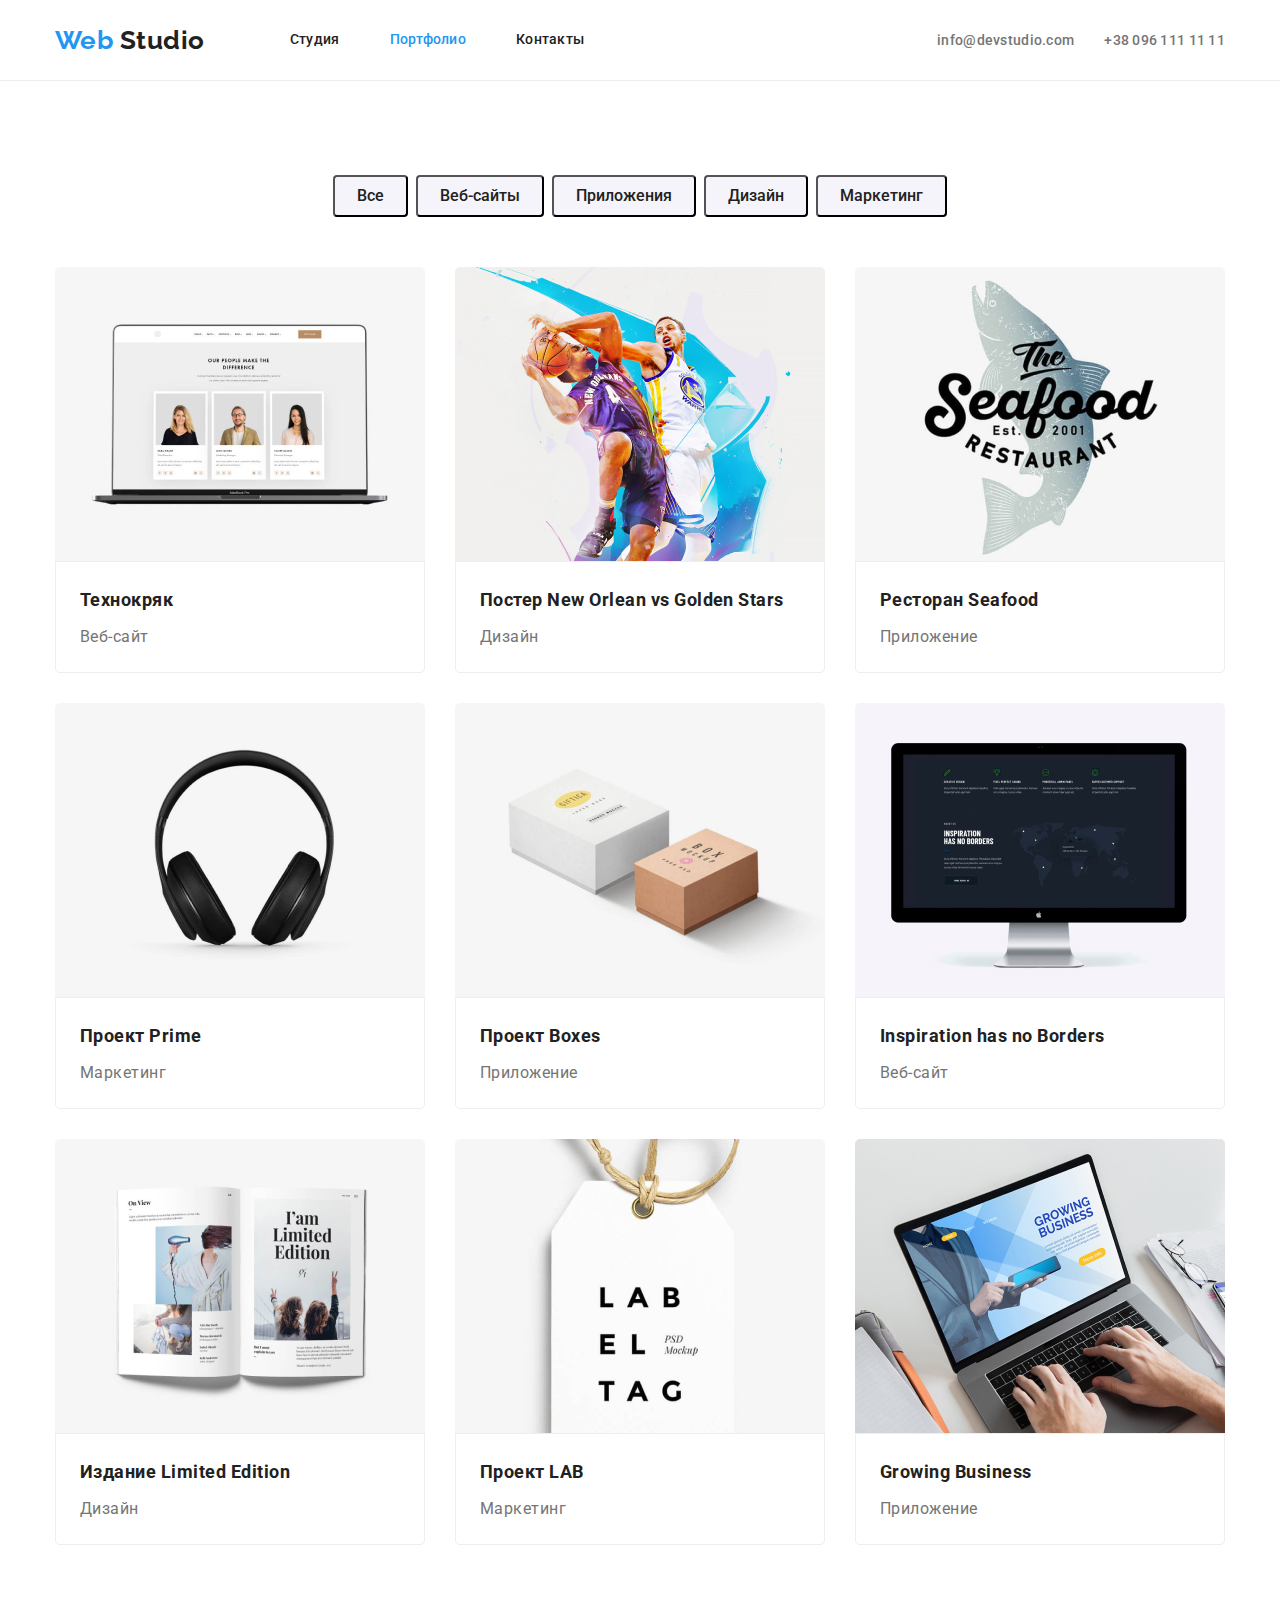
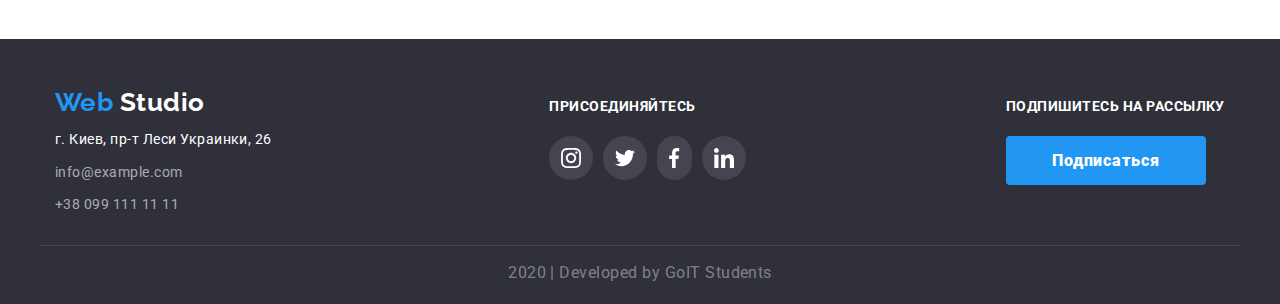
==== portfolio.html @ c34c9f53 "скопировал репозиторий" ====
<!DOCTYPE html>
<html lang="ru">
  <head>
    <meta charset="UTF-8" />
    <meta name="viewport" content="width=device-width, initial-scale=1.0" />
    <title>Document</title>
    <link
      href="https://fonts.googleapis.com/css2?family=Raleway:wght@700&family=Roboto:wght@400;500;700;900&display=swap"
      rel="stylesheet"
    />
    <link
      rel="stylesheet"
      href="https://cdnjs.cloudflare.com/ajax/libs/modern-normalize/0.6.0/modern-normalize.min.css"
    />
    <link rel="stylesheet" href="./css/styles.css" />
  </head>

  <body>
    <!-- шапка сайта -->
    <header class="page-header list">
      <div class="conteyner">
        <nav class="header-nav">
          <!-- логотип ссылка -->
          <a href="./index.html" class="logo link">
            Web<span class="logo-studio"> Studio</span>
          </a>
          <!-- навигация по сайту-ссылки -->
          <ul class="site-nav list">
            <li class="item">
              <a href="./index.html" class="link">Студия</a>
            </li>
            <li class="item">
              <a href="./portfolio.html" class="link carrent">Портфолио</a>
            </li>
            <li class="item"><a href="" class="link">Контакты</a></li>
          </ul>
        </nav>

        <!-- контакты-ссылки -->
        <ul class="auth-nav list">
          <li class="item">
            <a href="mailto:info@devstudio.com" class="link">
              <!-- <img src="./image/icon_mail.svg" alt="mail" /> -->
              info@devstudio.com
            </a>
          </li>
          <li class="item">
            <a href="tel:+380961111111" class="link">
              <!-- <img src="./image/icon_phone.svg" alt="telephone" /> -->
              +38 096 111 11 11</a
            >
          </li>
        </ul>
      </div>
    </header>

    <main>
      <section class="card section">
        <!-- <h1>наши работы</h1> -->
        <ul class="tabls list">
          <li><button type="button" class="knopka">Все</button></li>
          <li><button type="button" class="knopka">Веб-сайты</button></li>
          <li><button type="button" class="knopka">Приложения</button></li>
          <li><button type="button" class="knopka">Дизайн</button></li>
          <li><button type="button" class="knopka">Маркетинг</button></li>
        </ul>
        <ul class="works list">
          <!-- Технокряк -->
          <li class="flex-element">
            <a href="" class="link">
              <img
                src="./image/portfolio/Технокряк.jpg"
                alt="Технокряк"
                width="370"
                height="294"
              />
              <div class="card-content">
                <h2 class="card-title">Технокряк</h2>
                <p class="card-work">Веб-сайт</p>
                <!-- <p class="card-text">
                                Технокряк это современная площадка распространения коронавируса.
                                Компании используют эту платформу для цифрового шпионажа и атак
                                на защищённые сервера конкурентов.
                              </p> -->
              </div>
            </a>
          </li>
          <!-- Постер New Orlean vs Golden Stars -->
          <li class="flex-element">
            <a href="" class="link">
              <img
                src="./image/portfolio/Постер.jpg"
                alt="Постер New Orlean vs Golden Stars"
                width="370"
                height="294"
              />
              <div class="card-content">
                <h2 class="card-title">Постер New Orlean vs Golden Stars</h2>
                <p class="card-work">Дизайн</p>
                <!-- <p class="card-text">
                                Lorem ipsum dolor sit amet consectetur adipisicing elit. Quam
                                recusandae ut aliquam assumenda nostrum explicabo eligendi
                                magnam praesentium dignissimos neque.
                              </p> -->
              </div>
            </a>
          </li>
          <!-- Ресторан Seafood -->
          <li class="flex-element">
            <a href="" class="link">
              <img
                src="./image/portfolio/Ресторан-Seafood.jpg"
                alt="Ресторан Seafood"
                width="370"
                height="294"
              />
              <div class="card-content">
                <h2 class="card-title">Ресторан Seafood</h2>
                <p class="card-work">Приложение</p>
                <!-- <p class="card-text">
                              Lorem ipsum dolor sit amet consectetur adipisicing elit. Aut
                              voluptatum vitae placeat quae itaque, sit iure accusantium
                              beatae hic voluptate?
                            </p> -->
              </div>
            </a>
          </li>
          <!-- Проект Prime -->
          <li class="flex-element">
            <a href="" class="link">
              <img
                src="./image/portfolio/Проект-Prime.jpg"
                alt="Проект Prime"
                width="370"
                height="294"
              />
              <div class="card-content">
                <h2 class="card-title">Проект Prime</h2>
                <p class="card-work">Маркетинг</p>
                <!-- <p class="card-text">
                                Lorem ipsum dolor, sit amet consectetur adipisicing elit. Qui
                                eveniet assumenda nulla tempora velit commodi reiciendis culpa
                                recusandae accusantium amet.
                              </p> -->
              </div>
            </a>
          </li>
          <!-- Проект Boxes -->
          <li class="flex-element">
            <a href="" class="link">
              <img
                src="./image/portfolio/Проект-Boxes.jpg"
                alt="Проект Boxes"
                width="370"
                height="294"
              />
              <div class="card-content">
                <h2 class="card-title">Проект Boxes</h2>
                <p class="card-work">Приложение</p>
                <!-- <p class="card-text">
                            Lorem ipsum dolor sit amet consectetur adipisicing elit. Maxime
                            accusantium in ex. Odit consectetur, adipisci delectus vel hic
                            repellendus pariatur.
                          </p> -->
              </div>
            </a>
          </li>
          <!-- Inspiration has no Borders -->
          <li class="flex-element">
            <a href="" class="link">
              <img
                src="./image/portfolio/Inspiration-has-n-Borders.jpg"
                alt="Inspiration has no Borders"
                width="370"
                height="294"
              />
              <div class="card-content">
                <h2 class="card-title">Inspiration has no Borders</h2>
                <p class="card-work">Веб-сайт</p>
                <!-- <p class="card-text">
                              Lorem ipsum dolor sit amet consectetur adipisicing elit.
                              Asperiores similique porro ab. Repellat esse numquam modi eaque
                              eum nulla doloremque.
                            </p> -->
              </div>
            </a>
          </li>
          <!-- Издание Limited Edition -->
          <li class="flex-element">
            <a href="" class="link">
              <img
                src="./image/portfolio/Издание-Limited-Edition.jpg"
                alt="Издание Limited Edition"
                width="370"
                height="294"
              />
              <div class="card-content">
                <h2 class="card-title">Издание Limited Edition</h2>
                <p class="card-work">Дизайн</p>
                <!-- <p class="card-text">
                              Lorem ipsum dolor sit amet consectetur adipisicing elit. Dicta,
                              mollitia molestiae! Numquam laboriosam dolorem optio quis
                              tenetur. Ullam, quis et?
                            </p> -->
              </div>
            </a>
          </li>
          <!-- Проект LAB -->
          <li class="flex-element">
            <a href="" class="link">
              <img
                src="./image/portfolio/Проект-LAB.jpg"
                alt="Проект LAB"
                width="370"
                height="294"
              />
              <div class="card-content">
                <h2 class="card-title">Проект LAB</h2>
                <p class="card-work">Маркетинг</p>
                <!-- <p class="card-text">
                              Lorem ipsum dolor sit amet consectetur adipisicing elit. Quaerat
                              quisquam saepe suscipit. Veniam animi accusamus, mollitia id hic
                              nostrum unde!
                            </p> -->
              </div>
            </a>
          </li>
          <!-- Growing Business -->
          <li class="flex-element">
            <a href="" class="link">
              <img
                src="./image/portfolio/Growing-Business.jpg"
                alt="Growing Business"
                width="370"
                height="294"
              />
              <div class="card-content">
                <h2 class="card-title">Growing Business</h2>
                <p class="card-work">Приложение</p>
                <!-- <p class="card-text">
                              Lorem ipsum dolor sit amet consectetur, adipisicing elit. Minus
                              cum eum sequi aspernatur consectetur soluta, illum ipsam iste
                              laudantium possimus?
                            </p> -->
              </div>
            </a>
          </li>
        </ul>
      </section>
    </main>
    <footer class="footer">
      <!-- адресный блок -->
      <div class="footer-main">
        <address class="adres">
          <!-- логотип ссылка -->
          <a href="./index.html" class="logo link">
            Web <span class="foter-logo-studio">Studio</span>
          </a>
          <ul class="address list">
            <li class="item">
              <a
                href="https://www.google.com/maps/search/%D0%B3.+%D0%9A%D0%B8%D0%B5%D0%B2,+%D0%BF%D1%80-%D1%82+%D0%9B%D0%B5%D1%81%D0%B8+%D0%A3%D0%BA%D1%80%D0%B0%D0%B8%D0%BD%D0%BA%D0%B8,+26/@50.4728094,30.41841,12z/data=!3m1!4b1?hl=ru-KG"
                class="map"
                >г. Киев, пр-т Леси Украинки, 26
              </a>
            </li>
            <li class="item">
              <a href="mailto:info@devstudio.com">info@example.com</a>
            </li>
            <li class="item">
              <a href="tel:+380961111111">+38 099 111 11 11</a>
            </li>
          </ul>
        </address>
        <!-- призыв присоедениться -->
        <section class="section-footer">
          <h3 class="join">присоединяйтесь</h3>
          <!-- ссылки на соц сети -->
          <ul class="footer-soc list">
            <!-- ссылка на instagram -->
            <li class="soc">
              <a href="https://www.instagram.com/">
                <img src="./image/instagram-white.svg" alt="instagram" />
              </a>
            </li>
            <!--ссылка на twitter -->
            <li class="soc">
              <a href="https://twitter.com/">
                <img src="./image/twitter-white.svg" alt="twitter" />
              </a>
            </li>
            <!-- ссылка на facebook -->
            <li class="soc">
              <a href="https://www.facebook.com/">
                <img src="./image/fasebook-white.svg" alt="facebook" />
              </a>
            </li>
            <!-- ссылка на linkedin-->
            <li class="soc">
              <a href="https://www.linkedin.com/">
                <img src="./image/linkedin-white.svg" alt="linkedin" />
              </a>
            </li>
          </ul>
        </section>

        <!-- призыв подписаться -->
        <section class="prizuv">
          <h3 class="join">Подпишитесь на рассылку</h3>
          <a href="" class="button link foot">Подписаться</a>
        </section>
      </div>
      <p class="finish">2020 | Developed by GoIT Students</p>
    </footer>
  </body>
</html>
---- css/styles.css ----
:root {
  --title-text-color: #212121;
  --accent-color: #2196f3;
  --text-color: #757575;
  --text-white-color: #ffffff;
}
/*цвет последней строчки rgba(255, 255, 255, 0.4); */
/* цвет контактов в футере rgba(255, 255, 255, 0.6); */

body {
  background-color: #ffffff;
  color: var(--title-text-color);

  font-family: Roboto, sans-serif;
  font-weight: 400;
  letter-spacing: 0.03em;
}

.list {
  padding: 0px;
  margin: 0px;
  list-style: none;
}
h1,
h2,
h3,
h4,
h5,
h6,
p {
  margin: 0;
}
.link {
  text-decoration: none;
}
img {
  display: block;
  max-width: 100%;
  height: auto;
}

/* шапка сайта */

/* содержимое шапки в отдельном контейнере */
.conteyner {
  display: flex;
  margin-left: auto;
  margin-right: auto;
  width: 1200px;
  height: 80px;
  /* background-color: greenyellow; */
  justify-content: space-between;
  align-items: center;
  padding-left: 15px;
  padding-right: 15px;
}
.page-header {
  border-bottom: 1px solid #ececec;
}
.header-nav {
  display: flex;
  /* background-color: teal; */
}
.logo {
  /* display: block; */
  color: #2196f3;

  font-family: Raleway;
  font-style: normal;
  font-weight: 700;
  font-size: 26px;
  line-height: 1.19;
  margin-right: 85px;
}
/* цвет логотипа второго слова */
.logo-studio {
  color: #212121;
}

.site-nav {
  display: flex;
  /* margin-left: 85px; */
}
.header-nav {
  align-items: center;
}
.header-nav .item {
  margin-right: 50px;
}
/*убираем у последнего елемента марж  */
.header-nav .item:last-child {
  margin-right: 0px;
}
/* размер шрифта цвет и падинги */
.site-nav .link {
  display: block;
  padding: 32px 0px;

  color: var(--title-text-color);

  font-weight: 500;
  font-size: 14px;
  line-height: 1.14;
  letter-spacing: 0.02em;
}
/* эффект ховера и фокуса */
.site-nav .link:hover,
.site-nav .link:focus {
  color: var(--accent-color);
}
/* подсвечивает когда на этой странице находится */
.site-nav .carrent {
  color: var(--accent-color);
}
/* auth-nav */

.auth-nav {
  display: flex;
}
/* каждый сосед имеет лев марж 30 
.auth-nav .item + .item {
  margin-left: 30px;
} */
.auth-nav .item {
  margin-right: 30px;
}
.auth-nav .item:last-child {
  margin-right: 0px;
}

.auth-nav .link {
  /* display: block; */
  color: var(--text-color);

  font-weight: 500;
  font-size: 14px;
  line-height: 1.14;
  letter-spacing: 0.02em;
  padding-top: 32px;
  padding-bottom: 32px;
}

/* эффект ховера и фокуса для телефона и почты */
.auth-nav .link:hover,
.auth-nav .link:focus {
  color: var(--accent-color);
}

/* стили для index.html */
/* герой */
.hero {
  text-align: center;
}

.hero .title {
  margin-left: auto;
  margin-right: auto;
  width: 646px;

  text-transform: uppercase;
  color: var(--text-white-color);
  background-color: red;

  font-weight: 900;
  font-size: 44px;
  line-height: 1.36;
  text-align: center;
  letter-spacing: 0.06em;
}
.hero .link {
  margin-top: 46px;
}

/* отличительные характеристики */
.section {
  margin-left: auto;
  margin-right: auto;
  width: 1200px;
  padding-left: 15px;
  padding-right: 15px;
  padding-top: 94px;
  padding-bottom: 94px;
}
/* линия в конце секции */
.charact {
  border-bottom: 1px solid #ececec;
}

.characteristics .item {
  display: block;
  width: calc((100%-90px) / 4);
}
.characteristics {
  display: flex;
}
.characteristics .item {
  margin-right: 30px;
}
.characteristics .item:last-child {
  margin-right: 0px;
}
.section-option {
  margin-top: 30px;
  margin-bottom: 10px;
  text-transform: uppercase;
  font-weight: 700;
  font-size: 14px;
  line-height: 1.14;
}
.section-text {
  color: var(--text-color);
  font-size: 14px;
  line-height: 1.71;
}
.charact img {
  background-color: #f5f4fa;
  border-radius: 4px;
}
.characteristics img:hover,
.characteristics img:focus {
  background-color: var(--accent-color);
}
/* чем мы занимаемся */
.section .title {
  font-size: 36px;
  line-height: 1.16;
  text-align: center;
  margin-bottom: 50px;
}

.works .list {
  display: flex;
  justify-content: center;
}
.works .item {
  margin-right: 30px;
}
.works .item:last-child {
  margin-right: 0px;
}

.section-work {
  text-transform: uppercase;
  color: var(--text-white-color);
  background-color: rgba(47, 48, 58, 0.8);

  font-weight: bold;
  font-size: 14px;
  line-height: 1.14;
  text-align: center;
  padding-top: 27px;
  padding-bottom: 27px;
}
/* наша команда */

.social-link {
  display: flex;
  width: 270px;
  padding-bottom: 24px;
}
.social-link .soc {
  display: block;
  padding: 12px 12px;
  border-radius: 22px;

  margin-right: 11px;
}

.social-link .soc:last-child {
  margin-right: 0px;
}
.social-link .soc:hover,
.social-link .soc:focus {
  background-color: var(--accent-color);
}
.team .people {
  width: calc((100 % - 90px) / 4);
  /* width: 270px; */
  /* height: 422px; */
  background-color: #ffffff;

  margin-right: 30px;
  box-shadow: 0px 2px 1px rgba(0, 0, 0, 0.2), 0px 1px 1px rgba(0, 0, 0, 0.14),
    0px 1px 3px rgba(0, 0, 0, 0.12);
  border-radius: 4px;
}
.section-name {
  margin-top: 30px;
  margin-bottom: 10px;
  font-weight: 500;
  font-size: 16px;
  line-height: 1.18;
  text-align: center;
}
.section-job {
  margin-bottom: 16px;
  color: var(--text-color);

  font-size: 16px;
  line-height: 1.18;
  text-align: center;
}
.our-team {
  background-color: #f5f4fa;
}

.team .list {
  display: flex;
  justify-content: center;
  /* padding-bottom: 24px; */
}

.team .people:last-child {
  margin-right: 0px;
}
/* постоянные клиенты */

.сlients .title {
  margin-bottom: 50px;
}

.clients .list {
  display: flex;
}
.clients .item {
  display: flex;

  width: 175px;
  height: 90px;
  justify-content: center;
  align-items: center;

  border: 1px solid #afb1b8;
  border-radius: 4px;
  margin-right: 30px;
}
.clients .item:last-child {
  margin-right: 0px;
}
.clients .item:hover,
.clients .item:focus {
  border: 2px solid var(--accent-color);
}
/* как активировать всю зону кнопки? или сделать ее кнопкой? */
.clients a {
  padding: 25px 55px;
}

/* подвал */
.footer {
  background-color: #2f303a;
}
.footer-main {
  display: flex;
  width: 1200px;
  margin-left: auto;
  margin-right: auto;
  padding-left: 15px;
  padding-right: 15px;
  padding-top: 48px;
  padding-bottom: 28px;
  justify-content: space-between;
  align-items: baseline;

  border-bottom: 1px solid rgba(255, 255, 255, 0.1);
}
.footer .map {
  color: #ffffff;

  font-style: normal;
  font-size: 14px;
  line-height: 1.71;
}
.address a {
  color: rgba(255, 255, 255, 0.6);
  text-decoration: none;

  font-style: normal;
  font-size: 14px;
  line-height: 1.71;
}

.foter-logo-studio {
  color: #ffffff;
}
.adres .logo {
  display: block;
  margin-bottom: 10px;
}
.adres .item {
  margin-bottom: 9px;
}
.adres .item:last-child {
  margin-bottom: 0px;
}

.join {
  color: var(--text-white-color);
  text-transform: uppercase;
  font-size: 14px;
  line-height: 1.14;
  margin-bottom: 21px;
}
.footer-soc {
  display: flex;
}

.footer-soc .soc {
  display: block;
  padding: 12px 12px;
  border-radius: 22px;
  background-color: rgba(255, 255, 255, 0.1);
  margin-right: 10px;
}
.footer-soc .soc:last-child {
  margin-right: 0px;
}

.footer-soc .soc:hover,
.footer-soc .soc:focus {
  background-color: var(--accent-color);
}

.finish {
  color: rgba(255, 255, 255, 0.4);

  text-align: center;
  padding-bottom: 21px;
  padding-top: 18px;
  /* border-top: 1px solid rgba(255, 255, 255, 0.1); */
}
.button {
  display: inline-block;
  border-radius: 4px;
  padding: 10px 32px;
  min-width: 200px;

  color: var(--text-white-color);
  background-color: var(--accent-color);

  font-weight: 700;
  font-size: 16px;
  line-height: 1.87;
  text-align: center;
  letter-spacing: 0.06em;
}

.button.foot {
  font-weight: 900;
}

/*стили для portfolio.html */

/* кнопки */
.card .tabls {
  display: flex;
  justify-content: center;
  /* background-color: lemonchiffon; */
}
.tabls {
  margin-bottom: 50px;
}
.tabls li + li {
  margin-left: 8px;
}
.knopka {
  border-radius: 4px;

  background-color: #f5f4fa;
  color: var(--title-text-color);
  font-family: Roboto, sans-serif;

  font-weight: 500;
  font-size: 16px;
  line-height: 1.62;
  padding: 6px 22px;
}
.knopka:hover,
.knopka:focus {
  background-color: var(--accent-color);
  color: var(--text-white-color);
}
.card .works {
  display: flex;
  flex-wrap: wrap;
  /* background-color: greenyellow; */
}
.works .flex-element {
  /* background-color: green; */
  /* width: calc((100%-60px) / 3); */
  /* height: 404px; */
  margin-right: 30px;
  margin-bottom: 30px;
}

.card .link {
  display: block;
}

.flex-element:nth-child(3n) {
  margin-right: 0px;
}

.card-title {
  color: var(--title-text-color);
  /* background-color: yellow; */
  font-weight: 700;
  font-size: 18px;
  line-height: 2;

  margin-bottom: 4px;
}
.card-work {
  color: var(--text-color);
  font-size: 16px;
  line-height: 1.87;
}
.flex-element:nth-last-child(-n + 3) {
  margin-bottom: 0px;
}
.card-content {
  padding-top: 20px;
  padding-bottom: 20px;
  padding-left: 24px;
  padding-right: 24px;
  border: 1px solid #eeeeee;
  border-bottom-left-radius: 5px;
  border-bottom-right-radius: 5px;
}

/* .card-text {
  color: var(--text-white-color);
  background-color: rgba(33, 150, 243, 0.9);

  font-size: 18px;
  line-height: 1.56;
} */
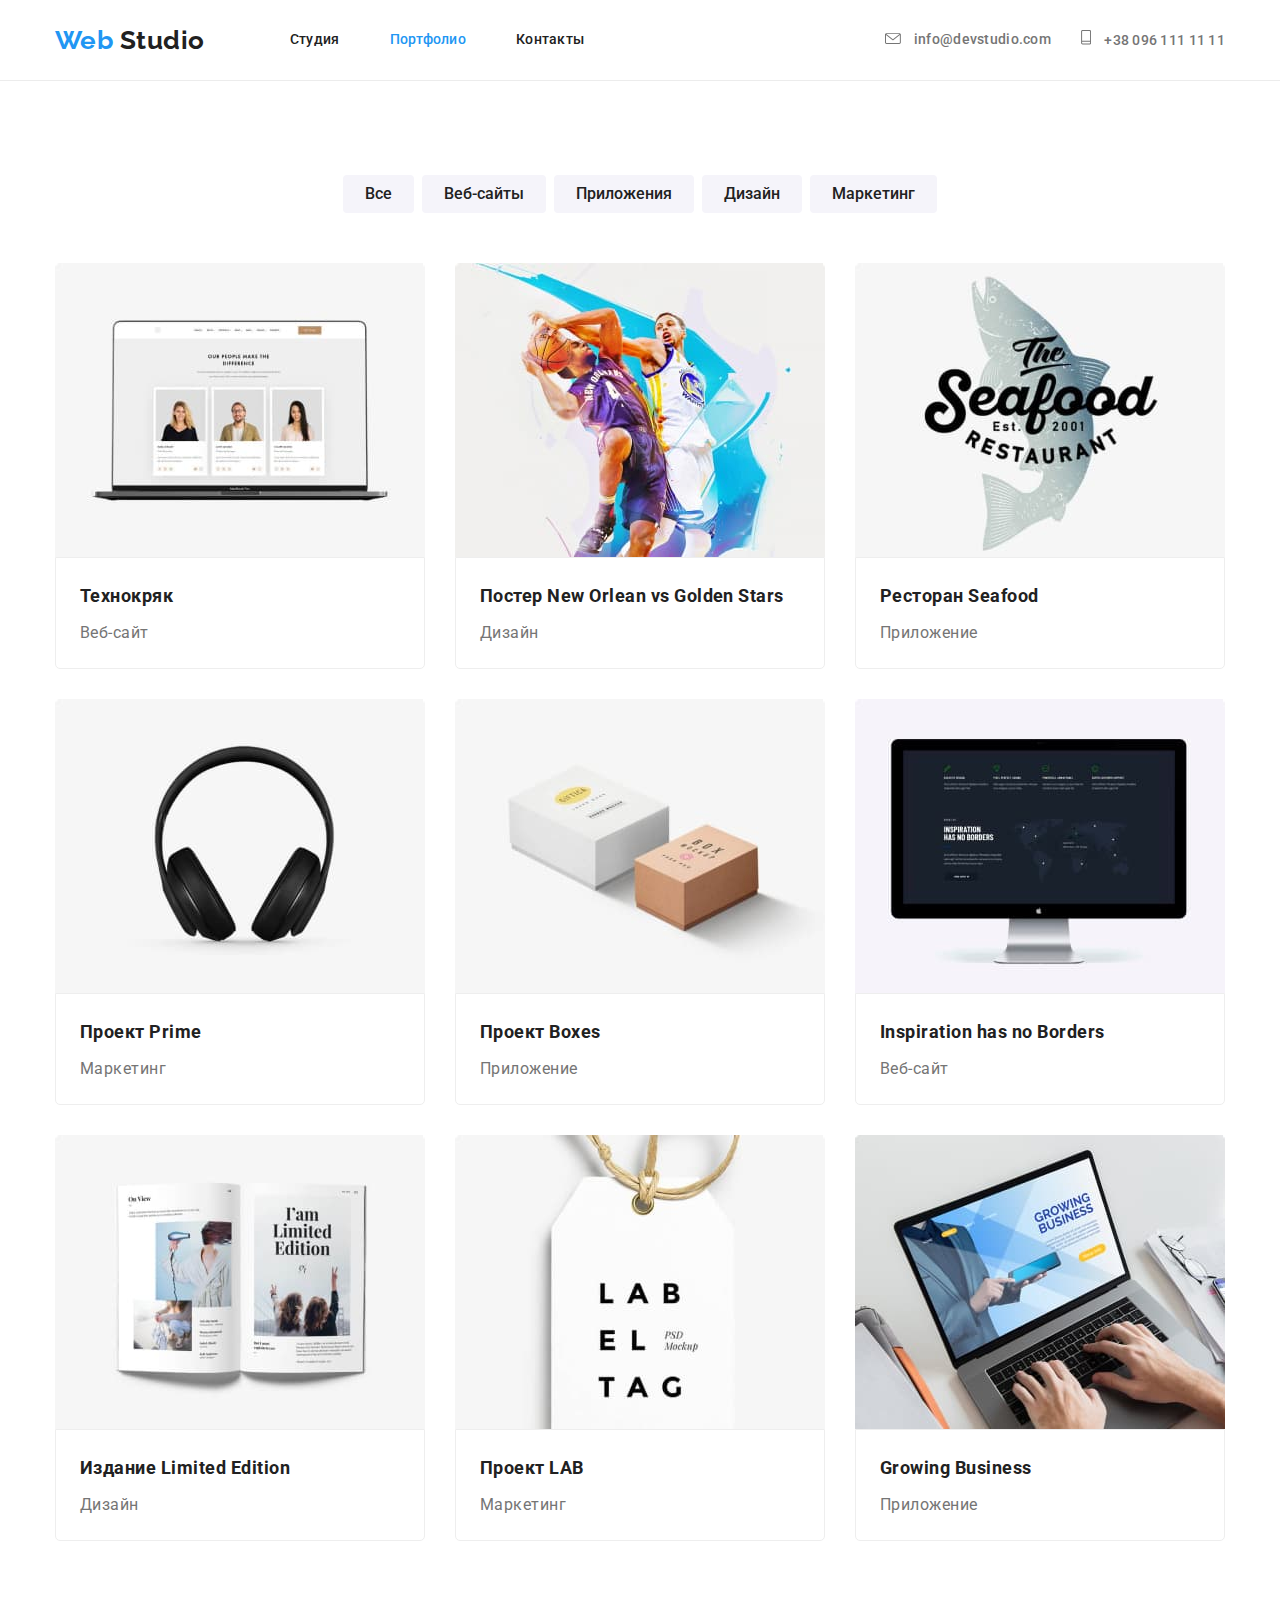
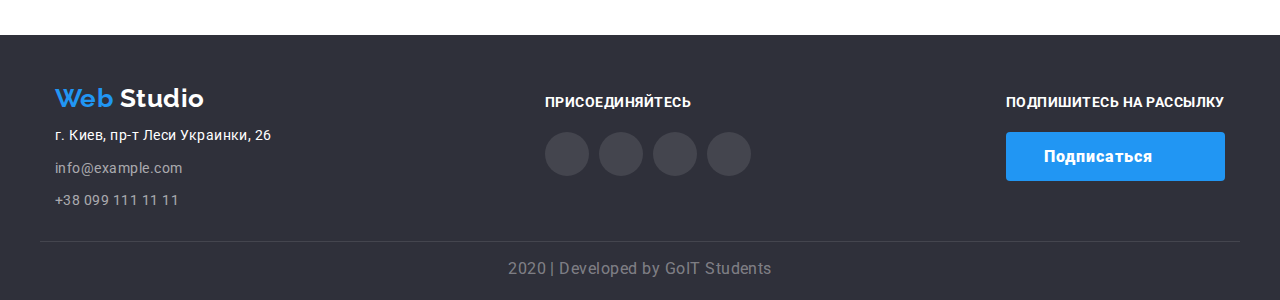
==== commit 4ec256ba: "добавлены иконки и отправлено на проверку" ====
--- a/portfolio.html
+++ b/portfolio.html
@@ -40,13 +40,17 @@
         <ul class="auth-nav list">
           <li class="item">
             <a href="mailto:info@devstudio.com" class="link">
-              <!-- <img src="./image/icon_mail.svg" alt="mail" /> -->
+              <svg class="auth-nav-icon" width="16px" , height="11.2px" ;>
+                <use href="./image/symbol-defs1.svg#icon_mail"></use>
+              </svg>
               info@devstudio.com
             </a>
           </li>
           <li class="item">
             <a href="tel:+380961111111" class="link">
-              <!-- <img src="./image/icon_phone.svg" alt="telephone" /> -->
+              <svg class="auth-nav-icon" width="10px" , height="14.94px" ;>
+                <use href="./image/symbol-defs1.svg#icon_phone"></use>
+              </svg>
               +38 096 111 11 11</a
             >
           </li>
@@ -280,25 +284,33 @@
             <!-- ссылка на instagram -->
             <li class="soc">
               <a href="https://www.instagram.com/">
-                <img src="./image/instagram-white.svg" alt="instagram" />
+                <svg width="20" , height="20">
+                  <use href="./image/symbol-defs.svg#instagram"></use>
+                </svg>
               </a>
             </li>
             <!--ссылка на twitter -->
             <li class="soc">
               <a href="https://twitter.com/">
-                <img src="./image/twitter-white.svg" alt="twitter" />
+                <svg width="20" , height="20">
+                  <use href="./image/symbol-defs.svg#twitter"></use>
+                </svg>
               </a>
             </li>
             <!-- ссылка на facebook -->
             <li class="soc">
               <a href="https://www.facebook.com/">
-                <img src="./image/fasebook-white.svg" alt="facebook" />
+                <svg width="20" , height="20">
+                  <use href="./image/symbol-defs.svg#facebook"></use>
+                </svg>
               </a>
             </li>
             <!-- ссылка на linkedin-->
             <li class="soc">
               <a href="https://www.linkedin.com/">
-                <img src="./image/linkedin-white.svg" alt="linkedin" />
+                <svg width="20" , height="20">
+                  <use href="./image/symbol-defs.svg#linkedin"></use>
+                </svg>
               </a>
             </li>
           </ul>
@@ -307,7 +319,12 @@
         <!-- призыв подписаться -->
         <section class="prizuv">
           <h3 class="join">Подпишитесь на рассылку</h3>
-          <a href="" class="button link foot">Подписаться</a>
+          <a href="" class="button link foot"
+            >Подписаться
+            <svg class="footer-knopka" width="24" , height="24">
+              <use href="./image/symbol-defs.svg#footer-knopka"></use>
+            </svg>
+          </a>
         </section>
       </div>
       <p class="finish">2020 | Developed by GoIT Students</p>
--- a/css/styles.css
+++ b/css/styles.css
@@ -27,7 +27,8 @@
 h4,
 h5,
 h6,
-p {
+p,
+a {
   margin: 0;
 }
 .link {
@@ -129,7 +130,6 @@
 }
 
 .auth-nav .link {
-  /* display: block; */
   color: var(--text-color);
 
   font-weight: 500;
@@ -139,17 +139,37 @@
   padding-top: 32px;
   padding-bottom: 32px;
 }
+.auth-nav-icon {
+  /* display: inline-block; */
+  fill: var(--text-color);
+  margin-right: 10px;
+}
 
 /* эффект ховера и фокуса для телефона и почты */
 .auth-nav .link:hover,
 .auth-nav .link:focus {
   color: var(--accent-color);
 }
+.auth-nav-icon:hover,
+.auth-nav-icon:focus {
+  fill: var(--accent-color);
+}
 
 /* стили для index.html */
 /* герой */
 .hero {
   text-align: center;
+  /* rgba(47, 48, 58, 0.8); */
+  background-color: rgba(47, 48, 58, 0.8);
+  background-image: url(../image/hero-img.jpg);
+
+  width: 1600px;
+  height: 600px;
+  margin-left: auto;
+  margin-right: auto;
+}
+.hero-section {
+  padding-top: 200px;
 }
 
 .hero .title {
@@ -159,7 +179,7 @@
 
   text-transform: uppercase;
   color: var(--text-white-color);
-  background-color: red;
+  /* background-color: red; */
 
   font-weight: 900;
   font-size: 44px;
@@ -169,6 +189,9 @@
 }
 .hero .link {
   margin-top: 46px;
+}
+.hero .button {
+  display: inline-flex;
 }
 
 /* отличительные характеристики */
@@ -188,7 +211,8 @@
 
 .characteristics .item {
   display: block;
-  width: calc((100%-90px) / 4);
+  width: 270px;
+  /* width: calc((100%-90px) / 4); */
 }
 .characteristics {
   display: flex;
@@ -198,6 +222,14 @@
 }
 .characteristics .item:last-child {
   margin-right: 0px;
+}
+.characteristics-icon {
+  display: block;
+  background-color: #f5f4fa;
+  width: 270px;
+  height: 120px;
+  padding: 25px 100px;
+  border-radius: 4px;
 }
 .section-option {
   margin-top: 30px;
@@ -212,14 +244,7 @@
   font-size: 14px;
   line-height: 1.71;
 }
-.charact img {
-  background-color: #f5f4fa;
-  border-radius: 4px;
-}
-.characteristics img:hover,
-.characteristics img:focus {
-  background-color: var(--accent-color);
-}
+
 /* чем мы занимаемся */
 .section .title {
   font-size: 36px;
@@ -260,9 +285,10 @@
 }
 .social-link .soc {
   display: block;
+  width: 44px;
+  height: 44px;
   padding: 12px 12px;
-  border-radius: 22px;
-
+  border-radius: 50%;
   margin-right: 11px;
 }
 
@@ -272,11 +298,10 @@
 .social-link .soc:hover,
 .social-link .soc:focus {
   background-color: var(--accent-color);
+  --color1: #ffffff;
 }
 .team .people {
-  width: calc((100 % - 90px) / 4);
-  /* width: 270px; */
-  /* height: 422px; */
+  width: calc((100% - 90px) / 4);
   background-color: #ffffff;
 
   margin-right: 30px;
@@ -334,17 +359,19 @@
   border-radius: 4px;
   margin-right: 30px;
 }
+
 .clients .item:last-child {
   margin-right: 0px;
 }
 .clients .item:hover,
 .clients .item:focus {
   border: 2px solid var(--accent-color);
-}
-/* как активировать всю зону кнопки? или сделать ее кнопкой? */
-.clients a {
-  padding: 25px 55px;
-}
+  --color1: var(--accent-color);
+}
+
+/* .clients a {
+  padding: 25px 50px;
+} */
 
 /* подвал */
 .footer {
@@ -407,10 +434,13 @@
 
 .footer-soc .soc {
   display: block;
-  padding: 12px 12px;
-  border-radius: 22px;
+  width: 44px;
+  height: 44px;
+  padding: 12px;
+  border-radius: 50%;
   background-color: rgba(255, 255, 255, 0.1);
   margin-right: 10px;
+  --color1: #ffffff;
 }
 .footer-soc .soc:last-child {
   margin-right: 0px;
@@ -427,10 +457,9 @@
   text-align: center;
   padding-bottom: 21px;
   padding-top: 18px;
-  /* border-top: 1px solid rgba(255, 255, 255, 0.1); */
 }
 .button {
-  display: inline-block;
+  display: flex;
   border-radius: 4px;
   padding: 10px 32px;
   min-width: 200px;
@@ -441,13 +470,18 @@
   font-weight: 700;
   font-size: 16px;
   line-height: 1.87;
-  text-align: center;
+
+  align-items: center;
+  justify-content: center;
   letter-spacing: 0.06em;
 }
 
 .button.foot {
   font-weight: 900;
 }
+.footer-knopka {
+  margin-left: 10px;
+}
 
 /*стили для portfolio.html */
 
@@ -464,6 +498,7 @@
   margin-left: 8px;
 }
 .knopka {
+  border: 0;
   border-radius: 4px;
 
   background-color: #f5f4fa;
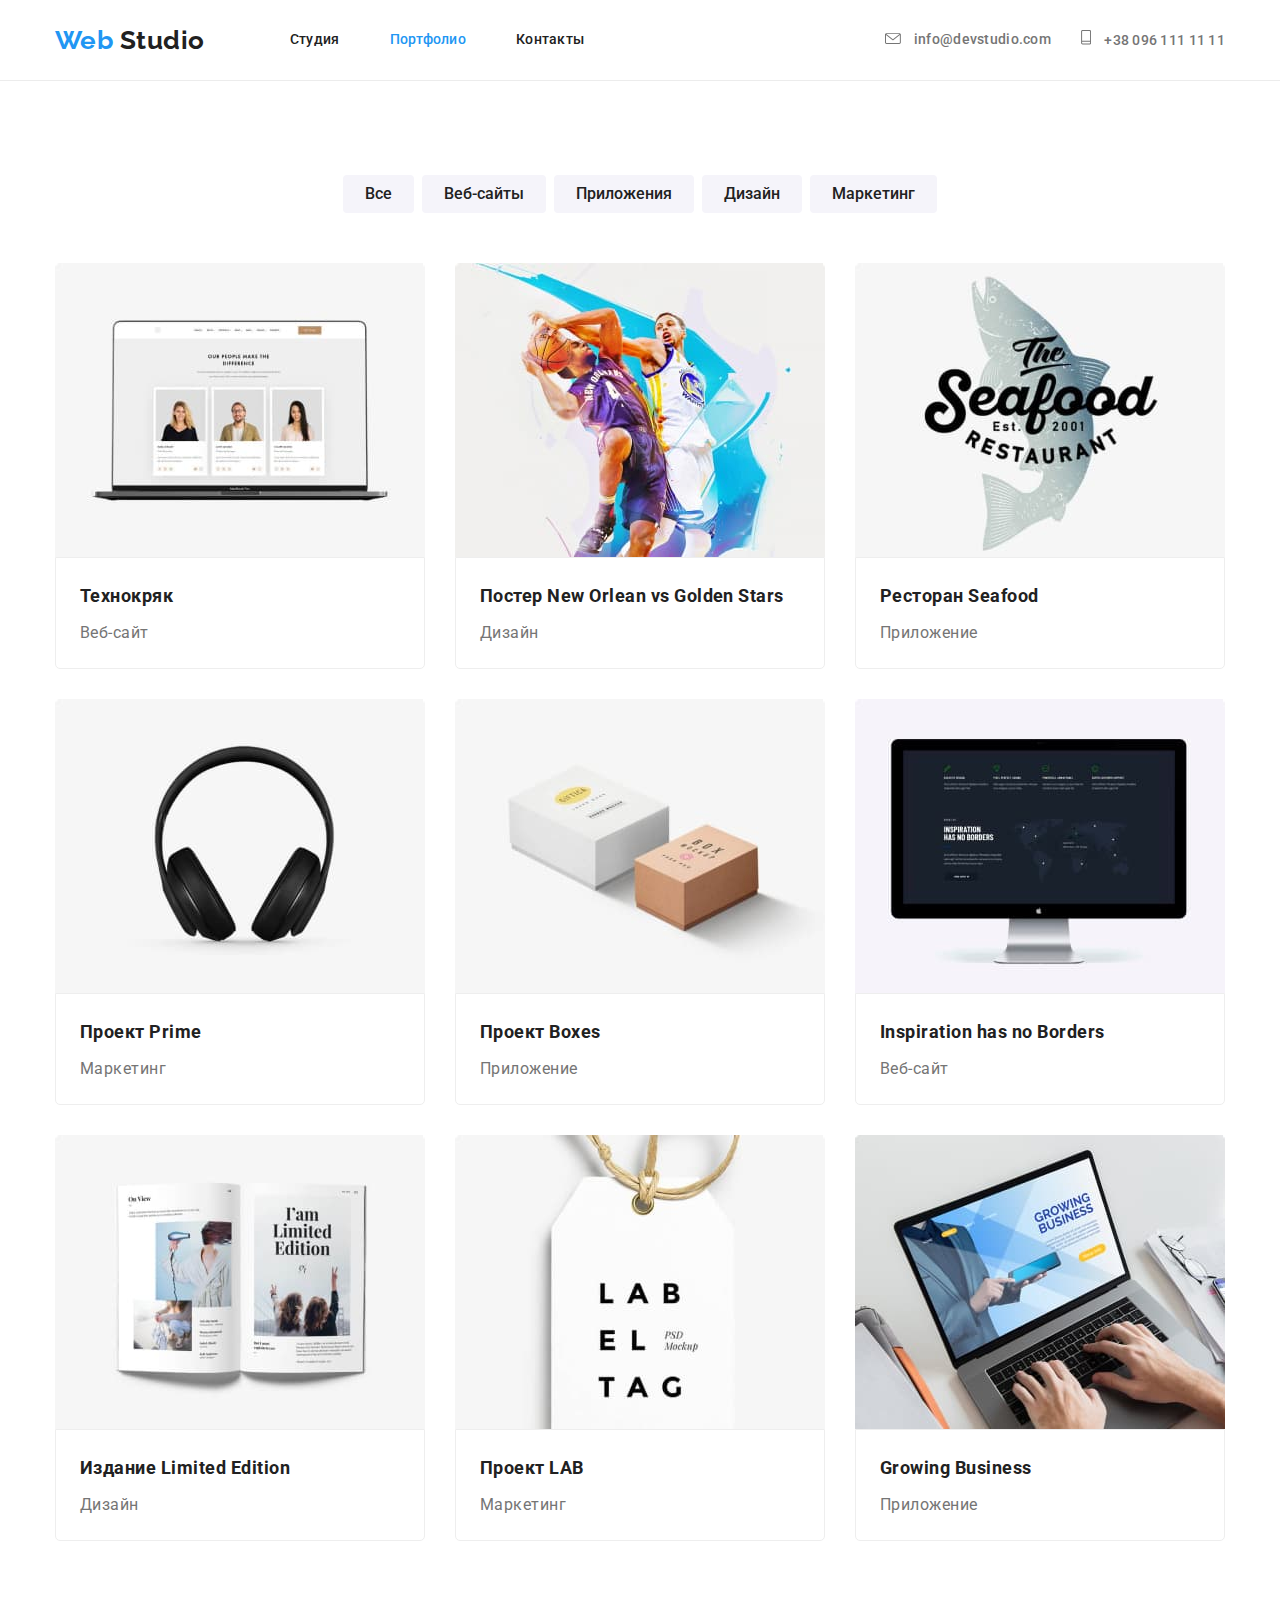
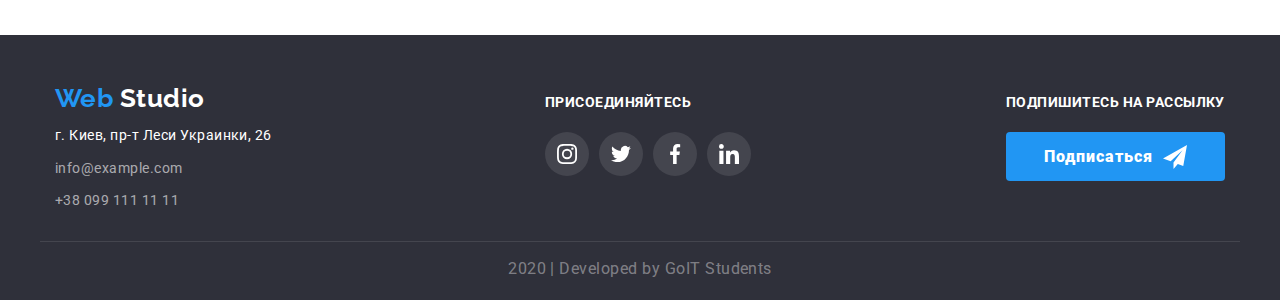
==== commit cf532cfd: "обновил иконки портфолио" ====
--- a/portfolio.html
+++ b/portfolio.html
@@ -285,7 +285,7 @@
             <li class="soc">
               <a href="https://www.instagram.com/">
                 <svg width="20" , height="20">
-                  <use href="./image/symbol-defs.svg#instagram"></use>
+                  <use href="./image/symbol-defs1.svg#instagram"></use>
                 </svg>
               </a>
             </li>
@@ -293,7 +293,7 @@
             <li class="soc">
               <a href="https://twitter.com/">
                 <svg width="20" , height="20">
-                  <use href="./image/symbol-defs.svg#twitter"></use>
+                  <use href="./image/symbol-defs1.svg#twitter"></use>
                 </svg>
               </a>
             </li>
@@ -301,7 +301,7 @@
             <li class="soc">
               <a href="https://www.facebook.com/">
                 <svg width="20" , height="20">
-                  <use href="./image/symbol-defs.svg#facebook"></use>
+                  <use href="./image/symbol-defs1.svg#facebook"></use>
                 </svg>
               </a>
             </li>
@@ -309,7 +309,7 @@
             <li class="soc">
               <a href="https://www.linkedin.com/">
                 <svg width="20" , height="20">
-                  <use href="./image/symbol-defs.svg#linkedin"></use>
+                  <use href="./image/symbol-defs1.svg#linkedin"></use>
                 </svg>
               </a>
             </li>
@@ -322,7 +322,7 @@
           <a href="" class="button link foot"
             >Подписаться
             <svg class="footer-knopka" width="24" , height="24">
-              <use href="./image/symbol-defs.svg#footer-knopka"></use>
+              <use href="./image/symbol-defs1.svg#footer-knopka"></use>
             </svg>
           </a>
         </section>
